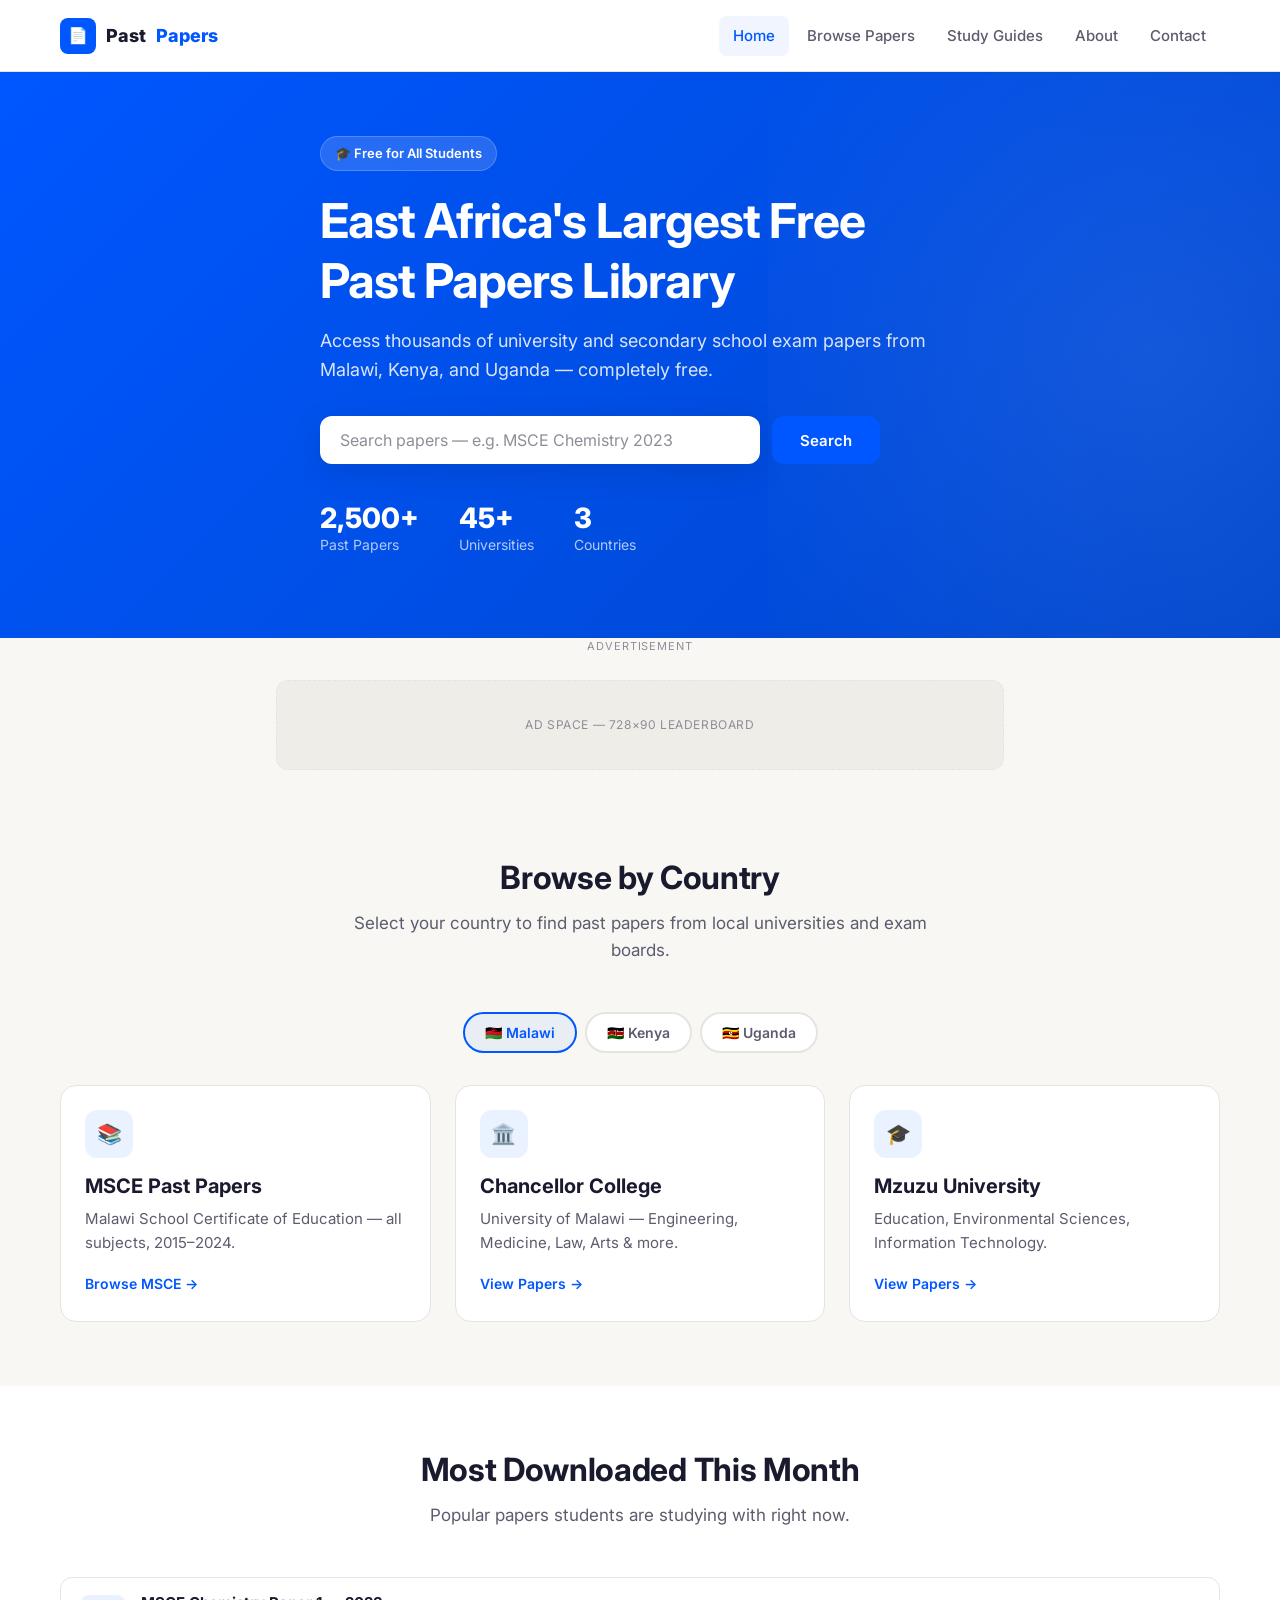
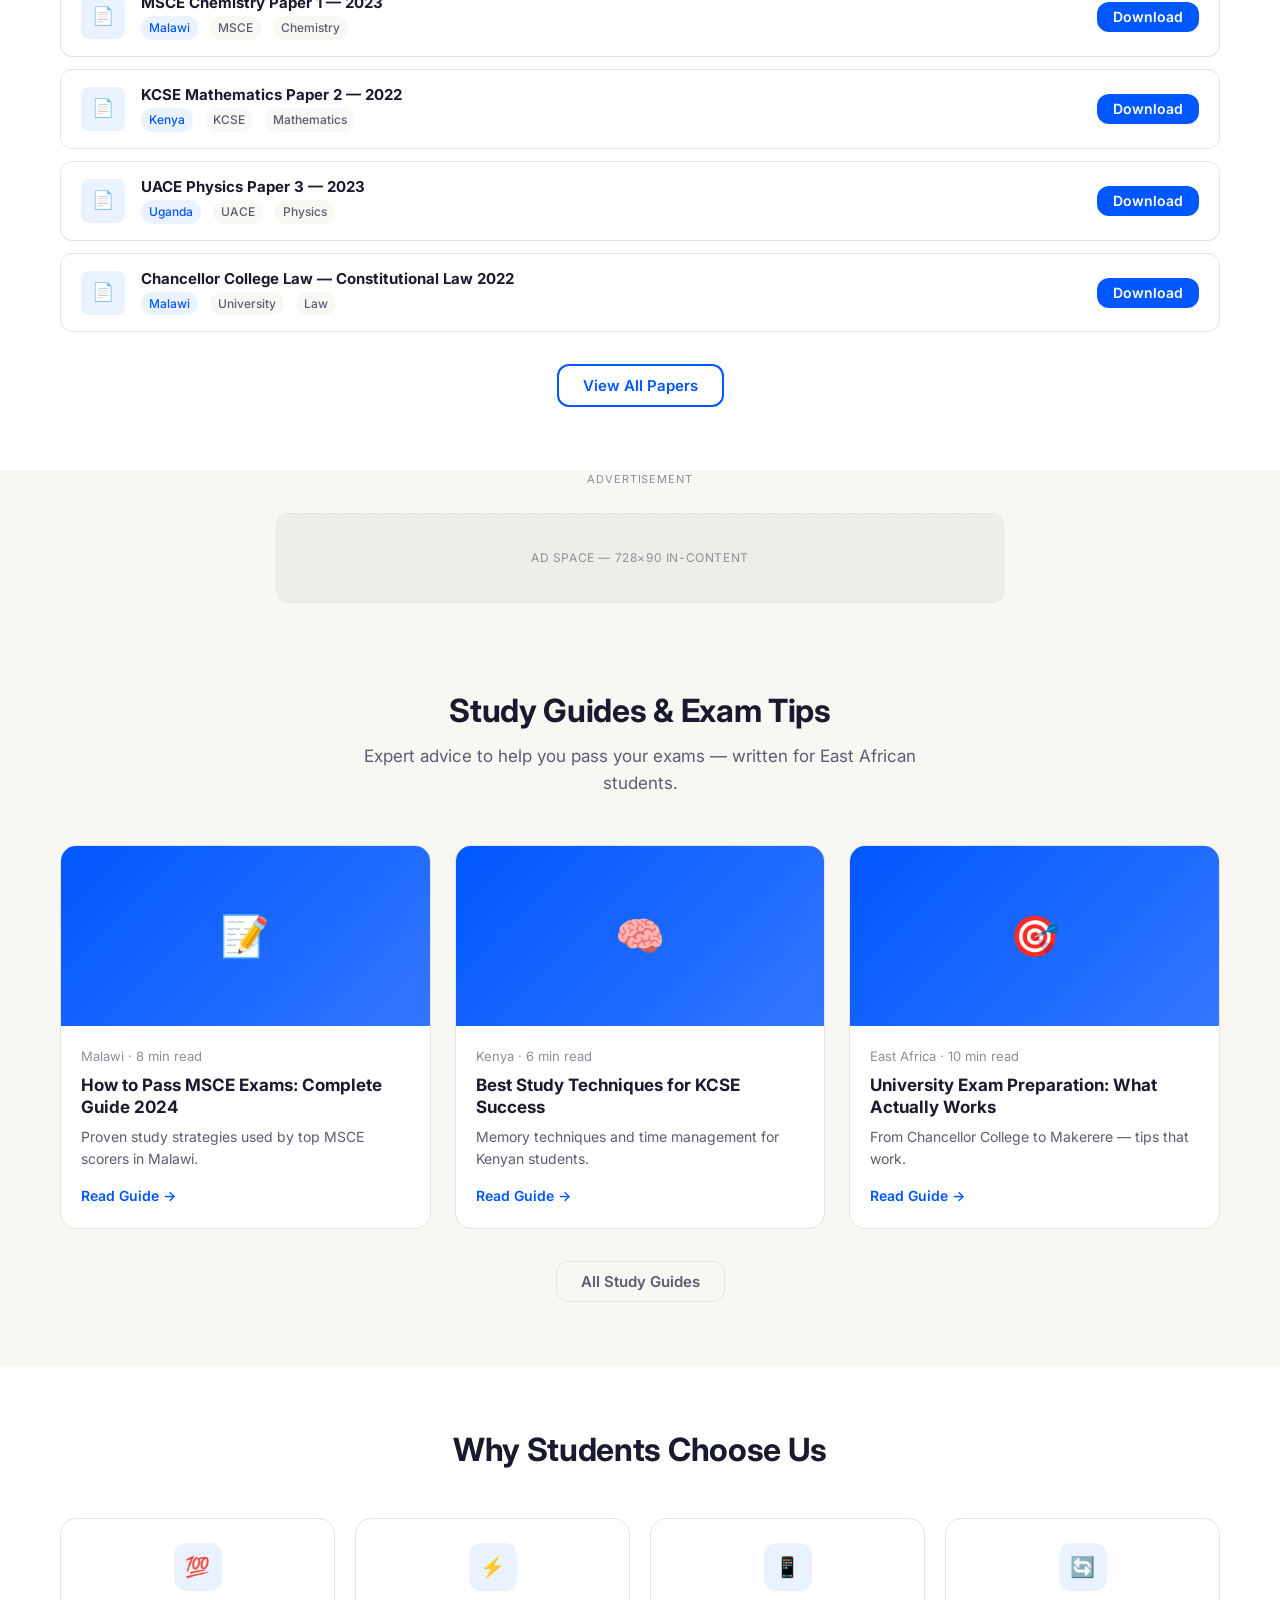
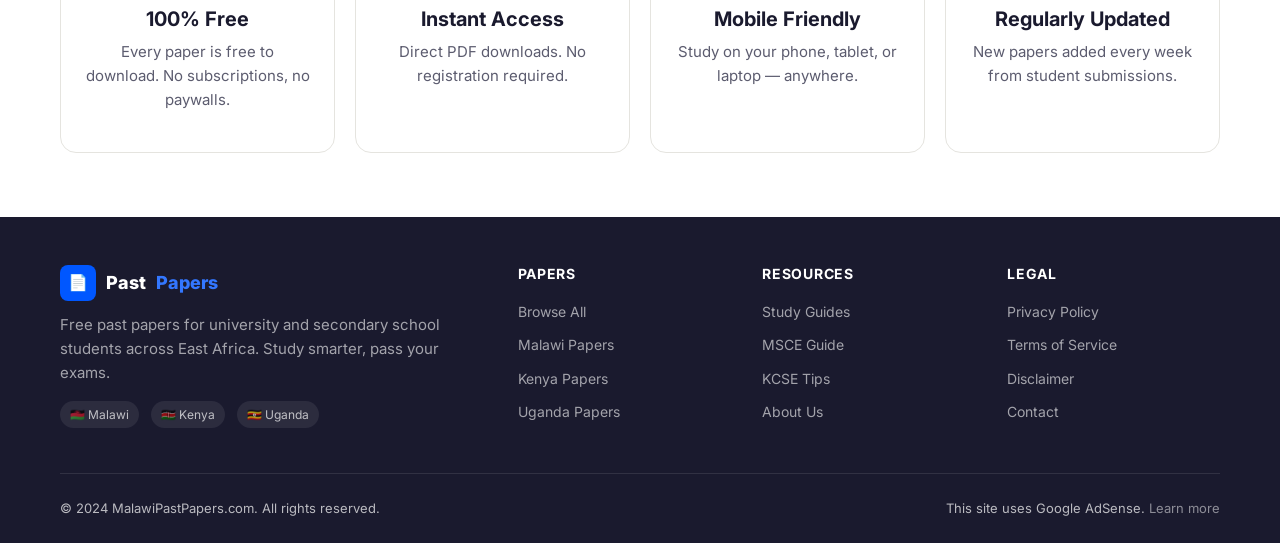
==== index.html @ e04469d3 "first commit" ====
<!DOCTYPE html>
<html lang="en">
<head>
  <meta charset="UTF-8">
  <meta name="viewport" content="width=device-width, initial-scale=1.0">
  <meta name="description" content="Free university past papers for Malawi, Kenya & Uganda. Download MSCE, KCSE, UACE exam papers instantly. Study smarter with MalawiPastPapers.com">
  <meta name="keywords" content="past papers, MSCE past papers, university exams, Malawi, Kenya, Uganda, free download">
  <meta name="author" content="MalawiPastPapers.com">
  <meta name="robots" content="index, follow">
  <link rel="canonical" href="https://malawipastpapers.com/">
  <meta property="og:title" content="Free Past Papers — Malawi, Kenya & Uganda | MalawiPastPapers">
  <meta property="og:description" content="Download free university and secondary school past papers for East Africa. MSCE, KCSE, UACE and more.">
  <meta property="og:type" content="website">
  <meta property="og:url" content="https://malawipastpapers.com/">
  <title>Free Past Papers — Malawi, Kenya & Uganda | MalawiPastPapers</title>
  <link rel="preconnect" href="https://fonts.googleapis.com">
  <link rel="preconnect" href="https://fonts.gstatic.com" crossorigin>
  <link href="https://fonts.googleapis.com/css2?family=Inter:wght@400;500;600;700;800&display=swap" rel="stylesheet">
  <link rel="stylesheet" href="css/styles.css">
  <script type="application/ld+json">
  {
    "@context": "https://schema.org",
    "@type": "WebSite",
    "name": "MalawiPastPapers",
    "url": "https://malawipastpapers.com",
    "description": "Free university and secondary school past papers for East Africa",
    "potentialAction": {
      "@type": "SearchAction",
      "target": "https://malawipastpapers.com/papers/?q={search_term_string}",
      "query-input": "required name=search_term_string"
    }
  }
  </script>
</head>
<body>

  <header class="site-header">
    <div class="container header-inner">
      <a href="index.html" class="logo">
        <div class="logo-icon">📄</div>
        Past<span>Papers</span>
      </a>
      <nav class="nav-desktop" aria-label="Main navigation">
        <a href="index.html" class="active">Home</a>
        <a href="papers/index.html">Browse Papers</a>
        <a href="blog/index.html">Study Guides</a>
        <a href="about.html">About</a>
        <a href="contact.html">Contact</a>
      </nav>
      <button class="nav-toggle" aria-label="Open menu" aria-expanded="false">
        <svg width="24" height="24" fill="none" stroke="currentColor" stroke-width="2"><path d="M3 12h18M3 6h18M3 18h18"/></svg>
      </button>
    </div>
    <nav class="nav-mobile" aria-label="Mobile navigation">
      <a href="index.html">Home</a>
      <a href="papers/index.html">Browse Papers</a>
      <a href="blog/index.html">Study Guides</a>
      <a href="about.html">About</a>
      <a href="contact.html">Contact</a>
    </nav>
  </header>

  <main>
    <!-- Hero -->
    <section class="hero">
      <div class="container hero-content">
        <div class="hero-badge">🎓 Free for All Students</div>
        <h1>East Africa's Largest Free Past Papers Library</h1>
        <p>Access thousands of university and secondary school exam papers from Malawi, Kenya, and Uganda — completely free.</p>
        <form class="hero-search" data-search-form role="search">
          <input type="search" name="q" placeholder="Search papers — e.g. MSCE Chemistry 2023" aria-label="Search past papers">
          <button type="submit" class="btn btn-primary">Search</button>
        </form>
        <div class="hero-stats">
          <div class="stat-item">
            <strong>2,500+</strong>
            <span>Past Papers</span>
          </div>
          <div class="stat-item">
            <strong>45+</strong>
            <span>Universities</span>
          </div>
          <div class="stat-item">
            <strong>3</strong>
            <span>Countries</span>
          </div>
        </div>
      </div>
    </section>

    <!-- Top Ad Zone -->
    <div class="container">
      <p class="ad-label">Advertisement</p>
      <div class="ad-zone ad-zone-leaderboard ad-zone-desktop" id="ad-header">
        <!-- Replace with Google AdSense code after approval -->
        <!-- <ins class="adsbygoogle" style="display:block" data-ad-client="ca-pub-XXXXX" data-ad-slot="XXXXX" data-ad-format="auto"></ins> -->
        Ad Space — 728×90 Leaderboard
      </div>
      <div class="ad-zone ad-zone-mobile" id="ad-header-mobile">
        Ad Space — 320×100 Mobile Banner
      </div>
    </div>

    <!-- Browse by Country -->
    <section class="section">
      <div class="container">
        <div class="section-header">
          <h2>Browse by Country</h2>
          <p>Select your country to find past papers from local universities and exam boards.</p>
        </div>
        <div class="country-tabs">
          <button class="country-tab active" data-country="malawi">🇲🇼 Malawi</button>
          <button class="country-tab" data-country="kenya">🇰🇪 Kenya</button>
          <button class="country-tab" data-country="uganda">🇺🇬 Uganda</button>
        </div>

        <div data-country-panel="malawi">
          <div class="grid-3">
            <a href="papers/index.html?country=malawi&level=msce" class="card">
              <div class="card-icon">📚</div>
              <h3>MSCE Past Papers</h3>
              <p>Malawi School Certificate of Education — all subjects, 2015–2024.</p>
              <span class="card-link">Browse MSCE →</span>
            </a>
            <a href="papers/index.html?country=malawi&uni=chancellor" class="card">
              <div class="card-icon">🏛️</div>
              <h3>Chancellor College</h3>
              <p>University of Malawi — Engineering, Medicine, Law, Arts & more.</p>
              <span class="card-link">View Papers →</span>
            </a>
            <a href="papers/index.html?country=malawi&uni=mzuzu" class="card">
              <div class="card-icon">🎓</div>
              <h3>Mzuzu University</h3>
              <p>Education, Environmental Sciences, Information Technology.</p>
              <span class="card-link">View Papers →</span>
            </a>
          </div>
        </div>

        <div data-country-panel="kenya" hidden>
          <div class="grid-3">
            <a href="papers/index.html?country=kenya&level=kcse" class="card">
              <div class="card-icon">📚</div>
              <h3>KCSE Past Papers</h3>
              <p>Kenya Certificate of Secondary Education — all subjects.</p>
              <span class="card-link">Browse KCSE →</span>
            </a>
            <a href="papers/index.html?country=kenya&uni=uon" class="card">
              <div class="card-icon">🏛️</div>
              <h3>University of Nairobi</h3>
              <p>Business, Engineering, Medicine, Agriculture & more.</p>
              <span class="card-link">View Papers →</span>
            </a>
            <a href="papers/index.html?country=kenya&uni=ku" class="card">
              <div class="card-icon">🎓</div>
              <h3>Kenyatta University</h3>
              <p>Education, Health Sciences, Engineering, Law.</p>
              <span class="card-link">View Papers →</span>
            </a>
          </div>
        </div>

        <div data-country-panel="uganda" hidden>
          <div class="grid-3">
            <a href="papers/index.html?country=uganda&level=uace" class="card">
              <div class="card-icon">📚</div>
              <h3>UACE Past Papers</h3>
              <p>Uganda Advanced Certificate of Education — all subjects.</p>
              <span class="card-link">Browse UACE →</span>
            </a>
            <a href="papers/index.html?country=uganda&uni=makerere" class="card">
              <div class="card-icon">🏛️</div>
              <h3>Makerere University</h3>
              <p>Medicine, Engineering, Business, Agriculture & more.</p>
              <span class="card-link">View Papers →</span>
            </a>
            <a href="papers/index.html?country=uganda&uni=kyambogo" class="card">
              <div class="card-icon">🎓</div>
              <h3>Kyambogo University</h3>
              <p>Education, Special Needs, Science & Technology.</p>
              <span class="card-link">View Papers →</span>
            </a>
          </div>
        </div>
      </div>
    </section>

    <!-- Popular Papers -->
    <section class="section section-alt">
      <div class="container">
        <div class="section-header">
          <h2>Most Downloaded This Month</h2>
          <p>Popular papers students are studying with right now.</p>
        </div>
        <div class="gap-list">
          <a href="papers/download.html?id=msce-chem-2023" class="paper-item">
            <div class="paper-icon">📄</div>
            <div class="paper-info">
              <h4>MSCE Chemistry Paper 1 — 2023</h4>
              <div class="paper-meta">
                <span class="paper-tag blue">Malawi</span>
                <span class="paper-tag">MSCE</span>
                <span class="paper-tag">Chemistry</span>
              </div>
            </div>
            <span class="btn btn-sm btn-primary">Download</span>
          </a>
          <a href="papers/download.html?id=kcse-math-2022" class="paper-item">
            <div class="paper-icon">📄</div>
            <div class="paper-info">
              <h4>KCSE Mathematics Paper 2 — 2022</h4>
              <div class="paper-meta">
                <span class="paper-tag blue">Kenya</span>
                <span class="paper-tag">KCSE</span>
                <span class="paper-tag">Mathematics</span>
              </div>
            </div>
            <span class="btn btn-sm btn-primary">Download</span>
          </a>
          <a href="papers/download.html?id=uace-phy-2023" class="paper-item">
            <div class="paper-icon">📄</div>
            <div class="paper-info">
              <h4>UACE Physics Paper 3 — 2023</h4>
              <div class="paper-meta">
                <span class="paper-tag blue">Uganda</span>
                <span class="paper-tag">UACE</span>
                <span class="paper-tag">Physics</span>
              </div>
            </div>
            <span class="btn btn-sm btn-primary">Download</span>
          </a>
          <a href="papers/download.html?id=chanco-law-2022" class="paper-item">
            <div class="paper-icon">📄</div>
            <div class="paper-info">
              <h4>Chancellor College Law — Constitutional Law 2022</h4>
              <div class="paper-meta">
                <span class="paper-tag blue">Malawi</span>
                <span class="paper-tag">University</span>
                <span class="paper-tag">Law</span>
              </div>
            </div>
            <span class="btn btn-sm btn-primary">Download</span>
          </a>
        </div>
        <div class="text-center mt-4">
          <a href="papers/index.html" class="btn btn-secondary">View All Papers</a>
        </div>
      </div>
    </section>

    <!-- Mid-page Ad -->
    <div class="container">
      <p class="ad-label">Advertisement</p>
      <div class="ad-zone ad-zone-leaderboard ad-zone-desktop">
        Ad Space — 728×90 In-Content
      </div>
    </div>

    <!-- Study Guides -->
    <section class="section">
      <div class="container">
        <div class="section-header">
          <h2>Study Guides & Exam Tips</h2>
          <p>Expert advice to help you pass your exams — written for East African students.</p>
        </div>
        <div class="grid-3">
          <a href="blog/how-to-pass-msce.html" class="blog-card">
            <div class="blog-card-image">📝</div>
            <div class="blog-card-body">
              <div class="blog-card-meta">Malawi · 8 min read</div>
              <h3>How to Pass MSCE Exams: Complete Guide 2024</h3>
              <p>Proven study strategies used by top MSCE scorers in Malawi.</p>
              <span class="card-link">Read Guide →</span>
            </div>
          </a>
          <a href="blog/kcse-study-techniques.html" class="blog-card">
            <div class="blog-card-image">🧠</div>
            <div class="blog-card-body">
              <div class="blog-card-meta">Kenya · 6 min read</div>
              <h3>Best Study Techniques for KCSE Success</h3>
              <p>Memory techniques and time management for Kenyan students.</p>
              <span class="card-link">Read Guide →</span>
            </div>
          </a>
          <a href="blog/university-exam-prep.html" class="blog-card">
            <div class="blog-card-image">🎯</div>
            <div class="blog-card-body">
              <div class="blog-card-meta">East Africa · 10 min read</div>
              <h3>University Exam Preparation: What Actually Works</h3>
              <p>From Chancellor College to Makerere — tips that work.</p>
              <span class="card-link">Read Guide →</span>
            </div>
          </a>
        </div>
        <div class="text-center mt-4">
          <a href="blog/index.html" class="btn btn-ghost">All Study Guides</a>
        </div>
      </div>
    </section>

    <!-- Why Us -->
    <section class="section section-alt">
      <div class="container">
        <div class="section-header">
          <h2>Why Students Choose Us</h2>
        </div>
        <div class="grid-4">
          <div class="card text-center">
            <div class="card-icon" style="margin: 0 auto 1rem;">💯</div>
            <h3>100% Free</h3>
            <p>Every paper is free to download. No subscriptions, no paywalls.</p>
          </div>
          <div class="card text-center">
            <div class="card-icon" style="margin: 0 auto 1rem;">⚡</div>
            <h3>Instant Access</h3>
            <p>Direct PDF downloads. No registration required.</p>
          </div>
          <div class="card text-center">
            <div class="card-icon" style="margin: 0 auto 1rem;">📱</div>
            <h3>Mobile Friendly</h3>
            <p>Study on your phone, tablet, or laptop — anywhere.</p>
          </div>
          <div class="card text-center">
            <div class="card-icon" style="margin: 0 auto 1rem;">🔄</div>
            <h3>Regularly Updated</h3>
            <p>New papers added every week from student submissions.</p>
          </div>
        </div>
      </div>
    </section>
  </main>

  <footer class="site-footer">
    <div class="container">
      <div class="footer-grid">
        <div class="footer-brand">
          <a href="index.html" class="logo">
            <div class="logo-icon">📄</div>
            Past<span>Papers</span>
          </a>
          <p>Free past papers for university and secondary school students across East Africa. Study smarter, pass your exams.</p>
          <div class="footer-countries mt-2">
            <span class="country-badge">🇲🇼 Malawi</span>
            <span class="country-badge">🇰🇪 Kenya</span>
            <span class="country-badge">🇺🇬 Uganda</span>
          </div>
        </div>
        <div class="footer-col">
          <h4>Papers</h4>
          <ul>
            <li><a href="papers/index.html">Browse All</a></li>
            <li><a href="papers/index.html?country=malawi">Malawi Papers</a></li>
            <li><a href="papers/index.html?country=kenya">Kenya Papers</a></li>
            <li><a href="papers/index.html?country=uganda">Uganda Papers</a></li>
          </ul>
        </div>
        <div class="footer-col">
          <h4>Resources</h4>
          <ul>
            <li><a href="blog/index.html">Study Guides</a></li>
            <li><a href="blog/how-to-pass-msce.html">MSCE Guide</a></li>
            <li><a href="blog/kcse-study-techniques.html">KCSE Tips</a></li>
            <li><a href="about.html">About Us</a></li>
          </ul>
        </div>
        <div class="footer-col">
          <h4>Legal</h4>
          <ul>
            <li><a href="privacy-policy.html">Privacy Policy</a></li>
            <li><a href="terms-of-service.html">Terms of Service</a></li>
            <li><a href="disclaimer.html">Disclaimer</a></li>
            <li><a href="contact.html">Contact</a></li>
          </ul>
        </div>
      </div>
      <div class="footer-bottom">
        <span>&copy; 2024 MalawiPastPapers.com. All rights reserved.</span>
        <span>This site uses Google AdSense. <a href="privacy-policy.html">Learn more</a></span>
      </div>
    </div>
  </footer>

  <script src="js/main.js"></script>
</body>
</html>
---- css/styles.css ----
/* ============================================
   MalawiPastPapers — Design System
   Signal Blue #0057FF | Porcelain #F8F7F4
   ============================================ */

:root {
  --signal-blue: #0057FF;
  --signal-blue-dark: #0046CC;
  --signal-blue-light: #3377FF;
  --porcelain: #F8F7F4;
  --porcelain-dark: #EEEDE8;
  --white: #FFFFFF;
  --text-primary: #1A1A2E;
  --text-secondary: #5C5C6F;
  --text-muted: #8E8E9A;
  --border: #E5E4DF;
  --success: #10B981;
  --warning: #F59E0B;
  --shadow-sm: 0 1px 3px rgba(0, 0, 0, 0.06);
  --shadow-md: 0 4px 16px rgba(0, 87, 255, 0.08);
  --shadow-lg: 0 8px 32px rgba(0, 0, 0, 0.1);
  --radius-sm: 8px;
  --radius-md: 12px;
  --radius-lg: 16px;
  --radius-xl: 24px;
  --font: 'Inter', -apple-system, BlinkMacSystemFont, 'Segoe UI', sans-serif;
  --max-width: 1200px;
  --header-height: 72px;
  --transition: 0.2s ease;
}

*, *::before, *::after {
  box-sizing: border-box;
  margin: 0;
  padding: 0;
}

html {
  scroll-behavior: smooth;
  -webkit-text-size-adjust: 100%;
}

body {
  font-family: var(--font);
  background: var(--porcelain);
  color: var(--text-primary);
  line-height: 1.6;
  font-size: 16px;
  min-height: 100vh;
  display: flex;
  flex-direction: column;
}

img {
  max-width: 100%;
  height: auto;
  display: block;
}

a {
  color: var(--signal-blue);
  text-decoration: none;
  transition: color var(--transition);
}

a:hover {
  color: var(--signal-blue-dark);
}

/* ---- Typography ---- */
h1, h2, h3, h4, h5, h6 {
  line-height: 1.25;
  font-weight: 700;
  color: var(--text-primary);
}

h1 { font-size: clamp(2rem, 5vw, 3rem); letter-spacing: -0.02em; }
h2 { font-size: clamp(1.5rem, 3vw, 2rem); letter-spacing: -0.01em; }
h3 { font-size: 1.25rem; }
h4 { font-size: 1.1rem; }

p { margin-bottom: 1rem; color: var(--text-secondary); }

/* ---- Layout ---- */
.container {
  width: 100%;
  max-width: var(--max-width);
  margin: 0 auto;
  padding: 0 1.25rem;
}

main {
  flex: 1;
}

/* ---- Header ---- */
.site-header {
  position: sticky;
  top: 0;
  z-index: 100;
  background: var(--white);
  border-bottom: 1px solid var(--border);
  height: var(--header-height);
  box-shadow: var(--shadow-sm);
}

.header-inner {
  display: flex;
  align-items: center;
  justify-content: space-between;
  height: var(--header-height);
  gap: 1rem;
}

.logo {
  display: flex;
  align-items: center;
  gap: 0.625rem;
  font-weight: 800;
  font-size: 1.125rem;
  color: var(--text-primary);
  white-space: nowrap;
}

.logo-icon {
  width: 36px;
  height: 36px;
  background: var(--signal-blue);
  border-radius: var(--radius-sm);
  display: flex;
  align-items: center;
  justify-content: center;
  color: var(--white);
  font-size: 1rem;
  flex-shrink: 0;
}

.logo span {
  color: var(--signal-blue);
}

.nav-desktop {
  display: flex;
  align-items: center;
  gap: 0.25rem;
}

.nav-desktop a {
  padding: 0.5rem 0.875rem;
  border-radius: var(--radius-sm);
  color: var(--text-secondary);
  font-size: 0.9375rem;
  font-weight: 500;
  transition: all var(--transition);
}

.nav-desktop a:hover,
.nav-desktop a.active {
  color: var(--signal-blue);
  background: rgba(0, 87, 255, 0.06);
}

.nav-toggle {
  display: none;
  background: none;
  border: none;
  cursor: pointer;
  padding: 0.5rem;
  color: var(--text-primary);
}

.nav-mobile {
  display: none;
  position: fixed;
  top: var(--header-height);
  left: 0;
  right: 0;
  background: var(--white);
  border-bottom: 1px solid var(--border);
  padding: 1rem;
  box-shadow: var(--shadow-md);
  z-index: 99;
}

.nav-mobile.open {
  display: block;
}

.nav-mobile a {
  display: block;
  padding: 0.75rem 1rem;
  border-radius: var(--radius-sm);
  color: var(--text-secondary);
  font-weight: 500;
}

.nav-mobile a:hover {
  background: rgba(0, 87, 255, 0.06);
  color: var(--signal-blue);
}

/* ---- Buttons ---- */
.btn {
  display: inline-flex;
  align-items: center;
  justify-content: center;
  gap: 0.5rem;
  padding: 0.75rem 1.5rem;
  border-radius: var(--radius-md);
  font-size: 0.9375rem;
  font-weight: 600;
  cursor: pointer;
  border: none;
  transition: all var(--transition);
  font-family: var(--font);
  line-height: 1;
}

.btn-primary {
  background: var(--signal-blue);
  color: var(--white);
}

.btn-primary:hover {
  background: var(--signal-blue-dark);
  color: var(--white);
  transform: translateY(-1px);
  box-shadow: var(--shadow-md);
}

.btn-secondary {
  background: var(--white);
  color: var(--signal-blue);
  border: 2px solid var(--signal-blue);
}

.btn-secondary:hover {
  background: rgba(0, 87, 255, 0.06);
  color: var(--signal-blue-dark);
}

.btn-ghost {
  background: transparent;
  color: var(--text-secondary);
  border: 1px solid var(--border);
}

.btn-ghost:hover {
  border-color: var(--signal-blue);
  color: var(--signal-blue);
}

.btn-sm {
  padding: 0.5rem 1rem;
  font-size: 0.875rem;
}

/* ---- Hero ---- */
.hero {
  background: linear-gradient(135deg, var(--signal-blue) 0%, var(--signal-blue-dark) 100%);
  color: var(--white);
  padding: 4rem 0 5rem;
  position: relative;
  overflow: hidden;
}

.hero::before {
  content: '';
  position: absolute;
  top: -50%;
  right: -20%;
  width: 60%;
  height: 200%;
  background: radial-gradient(circle, rgba(255,255,255,0.08) 0%, transparent 70%);
  pointer-events: none;
}

.hero-content {
  position: relative;
  z-index: 1;
  max-width: 680px;
}

.hero-badge {
  display: inline-flex;
  align-items: center;
  gap: 0.5rem;
  background: rgba(255, 255, 255, 0.15);
  backdrop-filter: blur(8px);
  padding: 0.375rem 0.875rem;
  border-radius: 100px;
  font-size: 0.8125rem;
  font-weight: 600;
  margin-bottom: 1.25rem;
  border: 1px solid rgba(255, 255, 255, 0.2);
}

.hero h1 {
  color: var(--white);
  margin-bottom: 1rem;
}

.hero p {
  color: rgba(255, 255, 255, 0.85);
  font-size: 1.125rem;
  margin-bottom: 2rem;
}

.hero-search {
  display: flex;
  gap: 0.75rem;
  max-width: 560px;
}

.hero-search input {
  flex: 1;
  padding: 0.875rem 1.25rem;
  border: none;
  border-radius: var(--radius-md);
  font-size: 1rem;
  font-family: var(--font);
  background: var(--white);
  color: var(--text-primary);
  outline: none;
  box-shadow: var(--shadow-lg);
}

.hero-search input::placeholder {
  color: var(--text-muted);
}

.hero-search .btn-primary {
  flex-shrink: 0;
  padding: 0.875rem 1.75rem;
}

.hero-stats {
  display: flex;
  gap: 2.5rem;
  margin-top: 2.5rem;
  flex-wrap: wrap;
}

.stat-item strong {
  display: block;
  font-size: 1.75rem;
  font-weight: 800;
  color: var(--white);
  line-height: 1;
}

.stat-item span {
  font-size: 0.875rem;
  color: rgba(255, 255, 255, 0.7);
}

/* ---- Ad Zones (AdSense-ready) ---- */
.ad-zone {
  background: var(--porcelain-dark);
  border: 1px dashed var(--border);
  border-radius: var(--radius-md);
  display: flex;
  align-items: center;
  justify-content: center;
  min-height: 90px;
  color: var(--text-muted);
  font-size: 0.75rem;
  text-transform: uppercase;
  letter-spacing: 0.05em;
  margin: 1.5rem 0;
  overflow: hidden;
}

.ad-zone-leaderboard {
  min-height: 90px;
  max-width: 728px;
  margin-left: auto;
  margin-right: auto;
}

.ad-zone-rectangle {
  min-height: 250px;
}

.ad-zone-mobile {
  min-height: 100px;
  display: none;
}

.ad-label {
  font-size: 0.6875rem;
  color: var(--text-muted);
  text-transform: uppercase;
  letter-spacing: 0.08em;
  margin-bottom: 0.375rem;
  text-align: center;
}

/* ---- Cards ---- */
.card {
  background: var(--white);
  border-radius: var(--radius-lg);
  border: 1px solid var(--border);
  padding: 1.5rem;
  transition: all var(--transition);
}

.card:hover {
  box-shadow: var(--shadow-md);
  border-color: rgba(0, 87, 255, 0.15);
  transform: translateY(-2px);
}

.card-icon {
  width: 48px;
  height: 48px;
  background: rgba(0, 87, 255, 0.08);
  border-radius: var(--radius-md);
  display: flex;
  align-items: center;
  justify-content: center;
  font-size: 1.25rem;
  margin-bottom: 1rem;
}

.card h3 {
  margin-bottom: 0.5rem;
}

.card p {
  font-size: 0.9375rem;
  margin-bottom: 1rem;
}

.card-link {
  font-size: 0.875rem;
  font-weight: 600;
  display: inline-flex;
  align-items: center;
  gap: 0.25rem;
}

/* ---- Grid ---- */
.grid-2 {
  display: grid;
  grid-template-columns: repeat(2, 1fr);
  gap: 1.5rem;
}

.grid-3 {
  display: grid;
  grid-template-columns: repeat(3, 1fr);
  gap: 1.5rem;
}

.grid-4 {
  display: grid;
  grid-template-columns: repeat(4, 1fr);
  gap: 1.25rem;
}

/* ---- Sections ---- */
.section {
  padding: 4rem 0;
}

.section-header {
  text-align: center;
  max-width: 600px;
  margin: 0 auto 3rem;
}

.section-header p {
  font-size: 1.0625rem;
  margin-top: 0.75rem;
}

.section-alt {
  background: var(--white);
}

/* ---- Paper List ---- */
.paper-item {
  display: flex;
  align-items: center;
  gap: 1rem;
  padding: 1rem 1.25rem;
  background: var(--white);
  border: 1px solid var(--border);
  border-radius: var(--radius-md);
  transition: all var(--transition);
}

.paper-item:hover {
  border-color: rgba(0, 87, 255, 0.2);
  box-shadow: var(--shadow-sm);
}

.paper-icon {
  width: 44px;
  height: 44px;
  background: rgba(0, 87, 255, 0.08);
  border-radius: var(--radius-sm);
  display: flex;
  align-items: center;
  justify-content: center;
  flex-shrink: 0;
  color: var(--signal-blue);
  font-size: 1.125rem;
}

.paper-info {
  flex: 1;
  min-width: 0;
}

.paper-info h4 {
  font-size: 0.9375rem;
  margin-bottom: 0.25rem;
  white-space: nowrap;
  overflow: hidden;
  text-overflow: ellipsis;
}

.paper-meta {
  display: flex;
  gap: 0.75rem;
  flex-wrap: wrap;
}

.paper-tag {
  font-size: 0.75rem;
  padding: 0.125rem 0.5rem;
  background: var(--porcelain);
  border-radius: 100px;
  color: var(--text-secondary);
  font-weight: 500;
}

.paper-tag.blue {
  background: rgba(0, 87, 255, 0.08);
  color: var(--signal-blue);
}

/* ---- Filters ---- */
.filters {
  display: flex;
  gap: 0.75rem;
  flex-wrap: wrap;
  margin-bottom: 2rem;
}

.filter-select {
  padding: 0.625rem 1rem;
  border: 1px solid var(--border);
  border-radius: var(--radius-sm);
  background: var(--white);
  font-family: var(--font);
  font-size: 0.875rem;
  color: var(--text-primary);
  cursor: pointer;
  outline: none;
  min-width: 160px;
}

.filter-select:focus {
  border-color: var(--signal-blue);
  box-shadow: 0 0 0 3px rgba(0, 87, 255, 0.1);
}

/* ---- Breadcrumb ---- */
.breadcrumb {
  display: flex;
  align-items: center;
  gap: 0.5rem;
  font-size: 0.875rem;
  color: var(--text-muted);
  margin-bottom: 1.5rem;
  flex-wrap: wrap;
}

.breadcrumb a {
  color: var(--text-secondary);
}

.breadcrumb a:hover {
  color: var(--signal-blue);
}

.breadcrumb-sep {
  color: var(--border);
}

/* ---- Page Layout with Sidebar ---- */
.page-layout {
  display: grid;
  grid-template-columns: 1fr 300px;
  gap: 2rem;
  align-items: start;
}

.sidebar {
  position: sticky;
  top: calc(var(--header-height) + 1.5rem);
}

.sidebar-widget {
  background: var(--white);
  border: 1px solid var(--border);
  border-radius: var(--radius-lg);
  padding: 1.25rem;
  margin-bottom: 1.5rem;
}

.sidebar-widget h4 {
  margin-bottom: 1rem;
  font-size: 0.9375rem;
}

.sidebar-links {
  list-style: none;
}

.sidebar-links li {
  border-bottom: 1px solid var(--border);
}

.sidebar-links li:last-child {
  border-bottom: none;
}

.sidebar-links a {
  display: block;
  padding: 0.625rem 0;
  color: var(--text-secondary);
  font-size: 0.875rem;
  font-weight: 500;
}

.sidebar-links a:hover {
  color: var(--signal-blue);
}

/* ---- Blog ---- */
.blog-card {
  background: var(--white);
  border: 1px solid var(--border);
  border-radius: var(--radius-lg);
  overflow: hidden;
  transition: all var(--transition);
}

.blog-card:hover {
  box-shadow: var(--shadow-md);
  transform: translateY(-2px);
}

.blog-card-image {
  height: 180px;
  background: linear-gradient(135deg, var(--signal-blue) 0%, var(--signal-blue-light) 100%);
  display: flex;
  align-items: center;
  justify-content: center;
  font-size: 2.5rem;
}

.blog-card-body {
  padding: 1.25rem;
}

.blog-card-meta {
  font-size: 0.8125rem;
  color: var(--text-muted);
  margin-bottom: 0.5rem;
}

.blog-card h3 {
  font-size: 1.0625rem;
  margin-bottom: 0.5rem;
}

.blog-card p {
  font-size: 0.875rem;
  margin-bottom: 0.75rem;
}

/* ---- Download Page ---- */
.download-box {
  background: var(--white);
  border: 2px solid var(--signal-blue);
  border-radius: var(--radius-xl);
  padding: 2.5rem;
  text-align: center;
  max-width: 560px;
  margin: 0 auto;
}

.download-box .paper-icon {
  width: 64px;
  height: 64px;
  margin: 0 auto 1.25rem;
  font-size: 1.75rem;
}

.download-box h2 {
  margin-bottom: 0.5rem;
}

.download-box p {
  margin-bottom: 1.5rem;
}

.download-steps {
  text-align: left;
  background: var(--porcelain);
  border-radius: var(--radius-md);
  padding: 1.25rem;
  margin: 1.5rem 0;
}

.download-steps ol {
  padding-left: 1.25rem;
  color: var(--text-secondary);
  font-size: 0.9375rem;
}

.download-steps li {
  margin-bottom: 0.5rem;
}

/* ---- Legal Pages ---- */
.legal-content {
  background: var(--white);
  border-radius: var(--radius-lg);
  border: 1px solid var(--border);
  padding: 2.5rem;
  max-width: 800px;
  margin: 0 auto;
}

.legal-content h2 {
  margin-top: 2rem;
  margin-bottom: 0.75rem;
  font-size: 1.375rem;
}

.legal-content h2:first-child {
  margin-top: 0;
}

.legal-content ul, .legal-content ol {
  margin: 0.75rem 0 1rem 1.5rem;
  color: var(--text-secondary);
}

.legal-content li {
  margin-bottom: 0.375rem;
}

.legal-updated {
  font-size: 0.875rem;
  color: var(--text-muted);
  margin-bottom: 2rem;
}

/* ---- Contact Form ---- */
.form-group {
  margin-bottom: 1.25rem;
}

.form-group label {
  display: block;
  font-size: 0.875rem;
  font-weight: 600;
  margin-bottom: 0.375rem;
  color: var(--text-primary);
}

.form-group input,
.form-group textarea,
.form-group select {
  width: 100%;
  padding: 0.75rem 1rem;
  border: 1px solid var(--border);
  border-radius: var(--radius-sm);
  font-family: var(--font);
  font-size: 0.9375rem;
  color: var(--text-primary);
  background: var(--white);
  outline: none;
  transition: border-color var(--transition);
}

.form-group input:focus,
.form-group textarea:focus,
.form-group select:focus {
  border-color: var(--signal-blue);
  box-shadow: 0 0 0 3px rgba(0, 87, 255, 0.1);
}

.form-group textarea {
  min-height: 120px;
  resize: vertical;
}

/* ---- Footer ---- */
.site-footer {
  background: var(--text-primary);
  color: rgba(255, 255, 255, 0.7);
  padding: 3rem 0 1.5rem;
  margin-top: auto;
}

.footer-grid {
  display: grid;
  grid-template-columns: 2fr 1fr 1fr 1fr;
  gap: 2rem;
  margin-bottom: 2.5rem;
}

.footer-brand p {
  color: rgba(255, 255, 255, 0.6);
  font-size: 0.9375rem;
  margin-top: 0.75rem;
}

.footer-brand .logo {
  color: var(--white);
}

.footer-brand .logo span {
  color: var(--signal-blue-light);
}

.footer-col h4 {
  color: var(--white);
  font-size: 0.875rem;
  text-transform: uppercase;
  letter-spacing: 0.05em;
  margin-bottom: 1rem;
}

.footer-col ul {
  list-style: none;
}

.footer-col li {
  margin-bottom: 0.5rem;
}

.footer-col a {
  color: rgba(255, 255, 255, 0.6);
  font-size: 0.875rem;
  transition: color var(--transition);
}

.footer-col a:hover {
  color: var(--white);
}

.footer-bottom {
  border-top: 1px solid rgba(255, 255, 255, 0.1);
  padding-top: 1.5rem;
  display: flex;
  justify-content: space-between;
  align-items: center;
  flex-wrap: wrap;
  gap: 1rem;
  font-size: 0.8125rem;
}

.footer-bottom a {
  color: rgba(255, 255, 255, 0.5);
}

.footer-countries {
  display: flex;
  gap: 0.75rem;
}

.country-badge {
  padding: 0.25rem 0.625rem;
  background: rgba(255, 255, 255, 0.08);
  border-radius: 100px;
  font-size: 0.75rem;
  color: rgba(255, 255, 255, 0.7);
}

/* ---- Country Selector ---- */
.country-tabs {
  display: flex;
  gap: 0.5rem;
  justify-content: center;
  margin-bottom: 2rem;
  flex-wrap: wrap;
}

.country-tab {
  padding: 0.625rem 1.25rem;
  border-radius: 100px;
  border: 2px solid var(--border);
  background: var(--white);
  font-family: var(--font);
  font-size: 0.875rem;
  font-weight: 600;
  cursor: pointer;
  color: var(--text-secondary);
  transition: all var(--transition);
}

.country-tab:hover,
.country-tab.active {
  border-color: var(--signal-blue);
  color: var(--signal-blue);
  background: rgba(0, 87, 255, 0.06);
}

/* ---- Utilities ---- */
.text-center { text-align: center; }
.mt-1 { margin-top: 0.5rem; }
.mt-2 { margin-top: 1rem; }
.mt-3 { margin-top: 1.5rem; }
.mt-4 { margin-top: 2rem; }
.mb-2 { margin-bottom: 1rem; }
.mb-3 { margin-bottom: 1.5rem; }
.gap-list { display: flex; flex-direction: column; gap: 0.75rem; }

.page-hero {
  background: var(--white);
  border-bottom: 1px solid var(--border);
  padding: 2.5rem 0;
}

.page-hero h1 {
  margin-bottom: 0.5rem;
}

.page-hero p {
  font-size: 1.0625rem;
}

/* ---- Responsive ---- */
@media (max-width: 1024px) {
  .grid-4 { grid-template-columns: repeat(2, 1fr); }
  .footer-grid { grid-template-columns: 1fr 1fr; }
  .page-layout { grid-template-columns: 1fr; }
  .sidebar { position: static; }
}

@media (max-width: 768px) {
  .nav-desktop { display: none; }
  .nav-toggle { display: block; }
  .grid-2, .grid-3, .grid-4 { grid-template-columns: 1fr; }
  .hero { padding: 2.5rem 0 3rem; }
  .hero-search { flex-direction: column; }
  .hero-stats { gap: 1.5rem; }
  .section { padding: 2.5rem 0; }
  .footer-grid { grid-template-columns: 1fr; }
  .ad-zone-mobile { display: flex; }
  .ad-zone-desktop { display: none; }
  .legal-content { padding: 1.5rem; }
  .download-box { padding: 1.5rem; }
}

@media (min-width: 769px) {
  .ad-zone-mobile { display: none; }
}
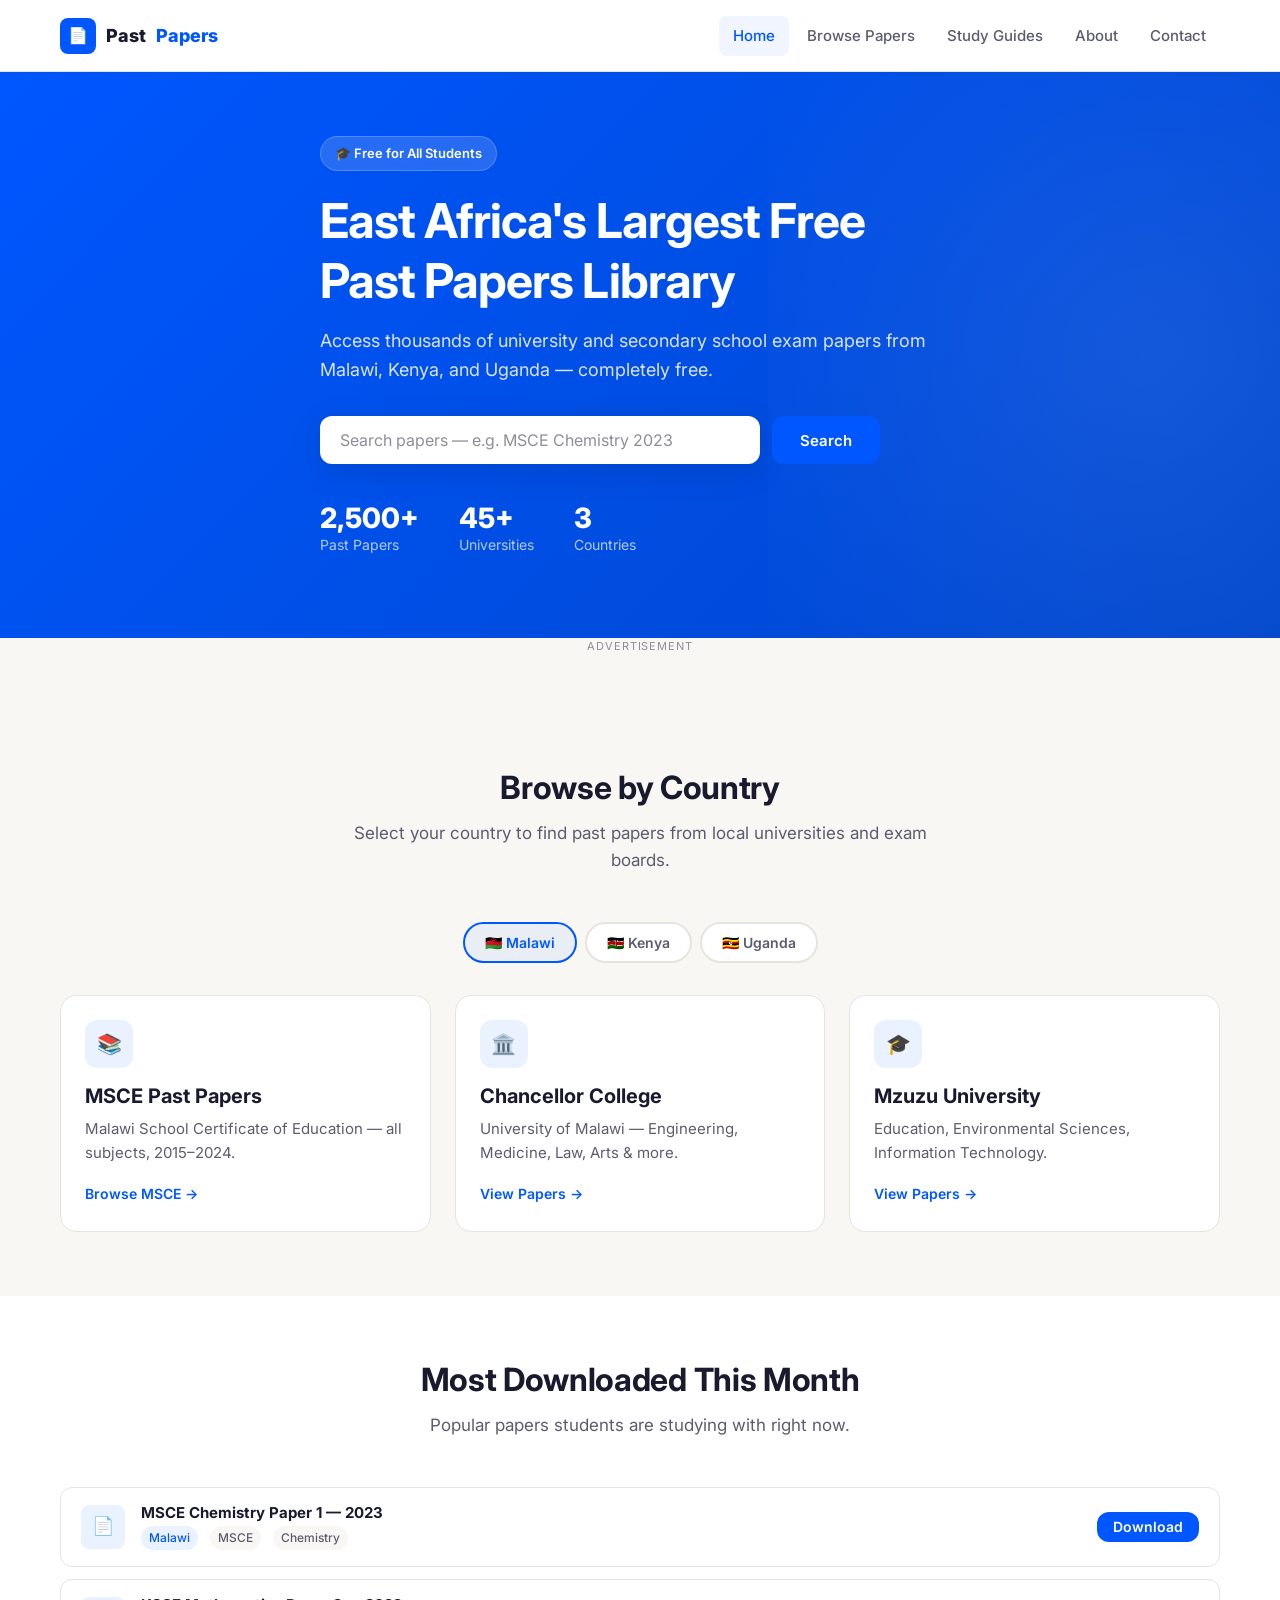
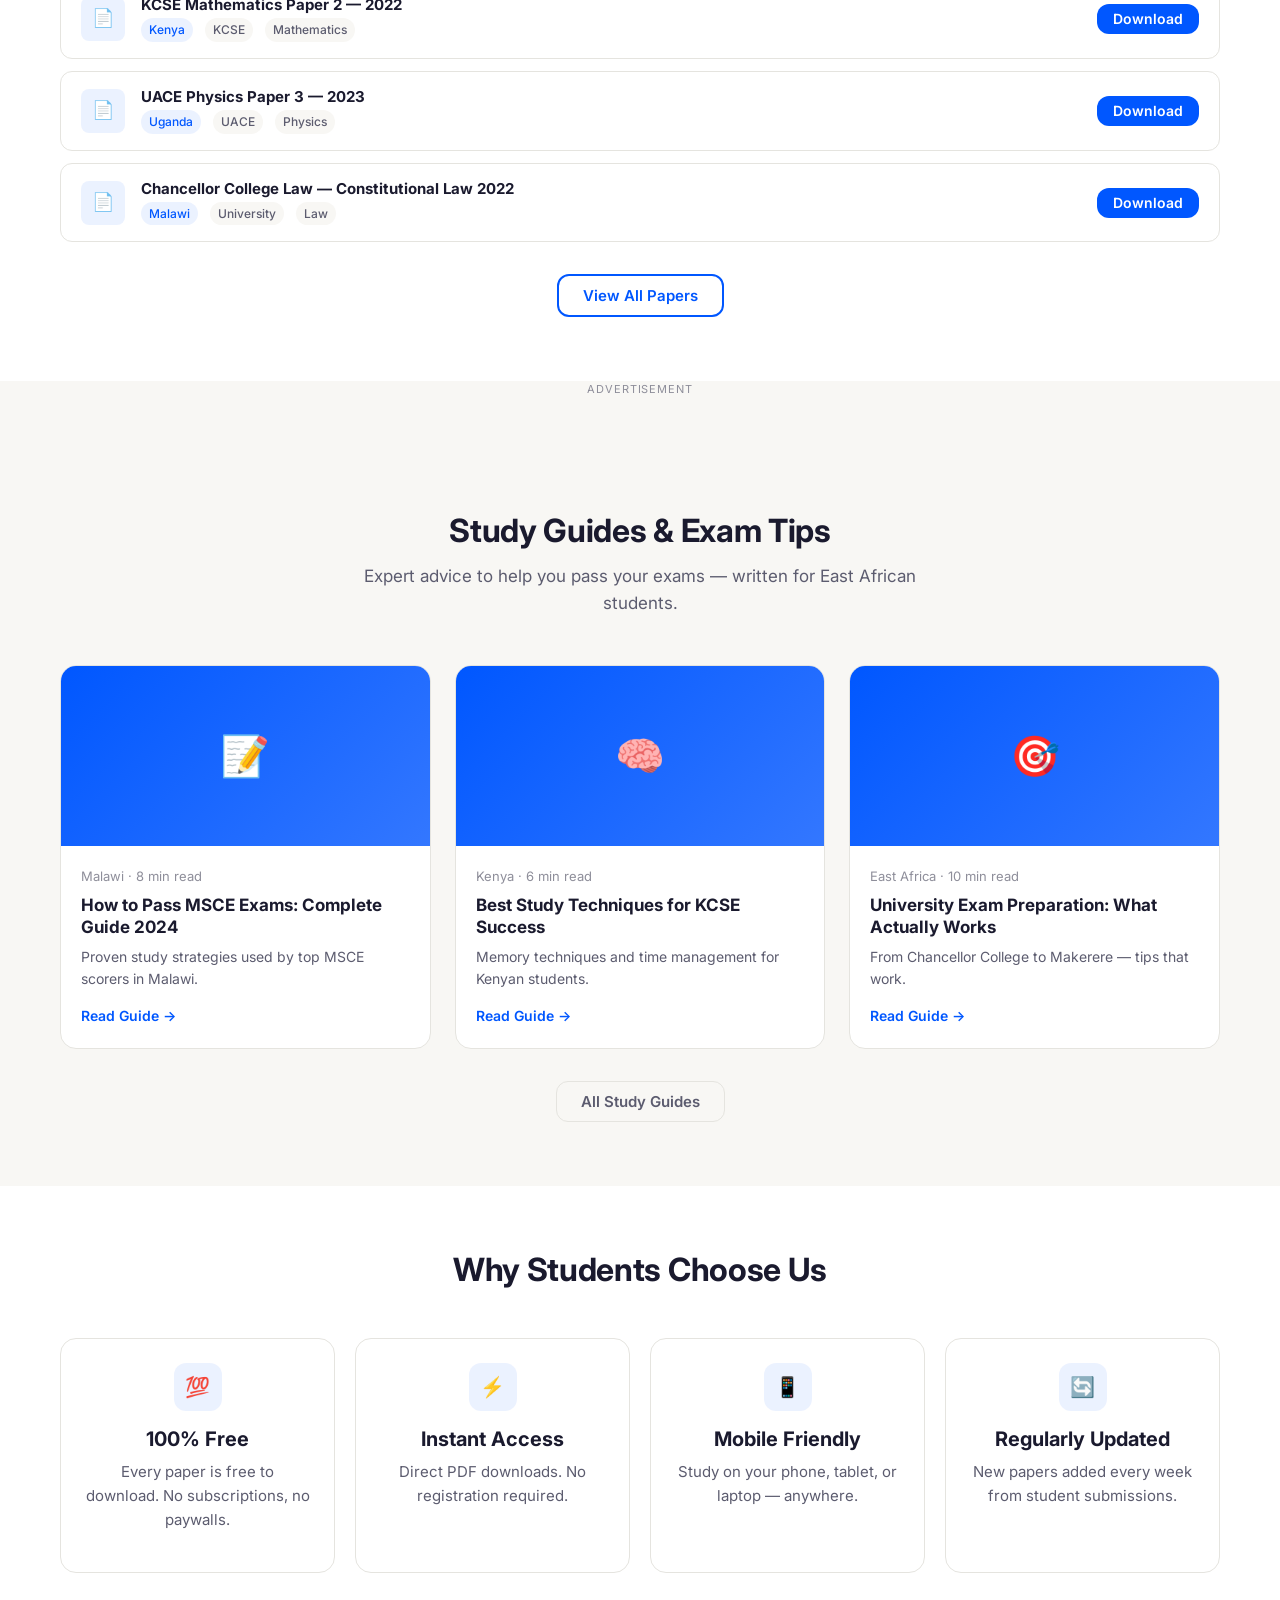
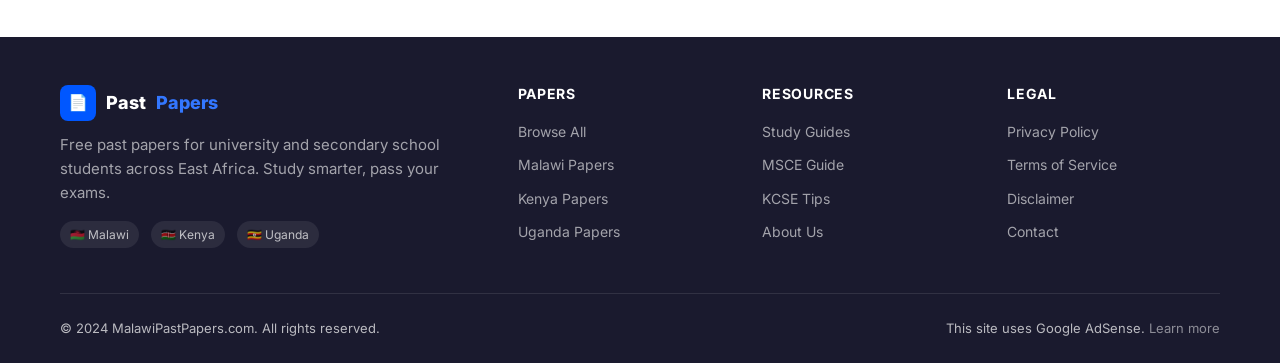
==== commit 00f5a539: "first commit" ====
--- a/index.html
+++ b/index.html
@@ -17,6 +17,8 @@
   <link rel="preconnect" href="https://fonts.gstatic.com" crossorigin>
   <link href="https://fonts.googleapis.com/css2?family=Inter:wght@400;500;600;700;800&display=swap" rel="stylesheet">
   <link rel="stylesheet" href="css/styles.css">
+  <link rel="stylesheet" href="css/adsense.css">
+  <script async src="https://pagead2.googlesyndication.com/pagead/js/adsbygoogle.js?client=ca-pub-9292771037377991" crossorigin="anonymous"></script>
   <script type="application/ld+json">
   {
     "@context": "https://schema.org",
@@ -92,13 +94,21 @@
     <div class="container">
       <p class="ad-label">Advertisement</p>
       <div class="ad-zone ad-zone-leaderboard ad-zone-desktop" id="ad-header">
-        <!-- Replace with Google AdSense code after approval -->
-        <!-- <ins class="adsbygoogle" style="display:block" data-ad-client="ca-pub-XXXXX" data-ad-slot="XXXXX" data-ad-format="auto"></ins> -->
-        Ad Space — 728×90 Leaderboard
-      </div>
+        <ins class="adsbygoogle"
+             style="display:block"
+             data-ad-client="ca-pub-9292771037377991"
+             data-ad-format="auto"
+             data-full-width-responsive="true"></ins>
+      </div>
+      <script>(adsbygoogle = window.adsbygoogle || []).push({});</script>
       <div class="ad-zone ad-zone-mobile" id="ad-header-mobile">
-        Ad Space — 320×100 Mobile Banner
-      </div>
+        <ins class="adsbygoogle"
+             style="display:block"
+             data-ad-client="ca-pub-9292771037377991"
+             data-ad-format="auto"
+             data-full-width-responsive="true"></ins>
+      </div>
+      <script>(adsbygoogle = window.adsbygoogle || []).push({});</script>
     </div>
 
     <!-- Browse by Country -->
@@ -252,8 +262,13 @@
     <div class="container">
       <p class="ad-label">Advertisement</p>
       <div class="ad-zone ad-zone-leaderboard ad-zone-desktop">
-        Ad Space — 728×90 In-Content
-      </div>
+        <ins class="adsbygoogle"
+             style="display:block"
+             data-ad-client="ca-pub-9292771037377991"
+             data-ad-format="auto"
+             data-full-width-responsive="true"></ins>
+      </div>
+      <script>(adsbygoogle = window.adsbygoogle || []).push({});</script>
     </div>
 
     <!-- Study Guides -->
--- a/css/adsense.css
+++ b/css/adsense.css
@@ -0,0 +1,15 @@
+/* AdSense live units — remove placeholder styling */
+.ad-zone {
+  background: transparent;
+  border: none;
+  min-height: auto;
+  color: inherit;
+  font-size: inherit;
+  text-transform: none;
+  letter-spacing: normal;
+  padding: 0;
+}
+
+.ad-zone ins {
+  display: block;
+}
